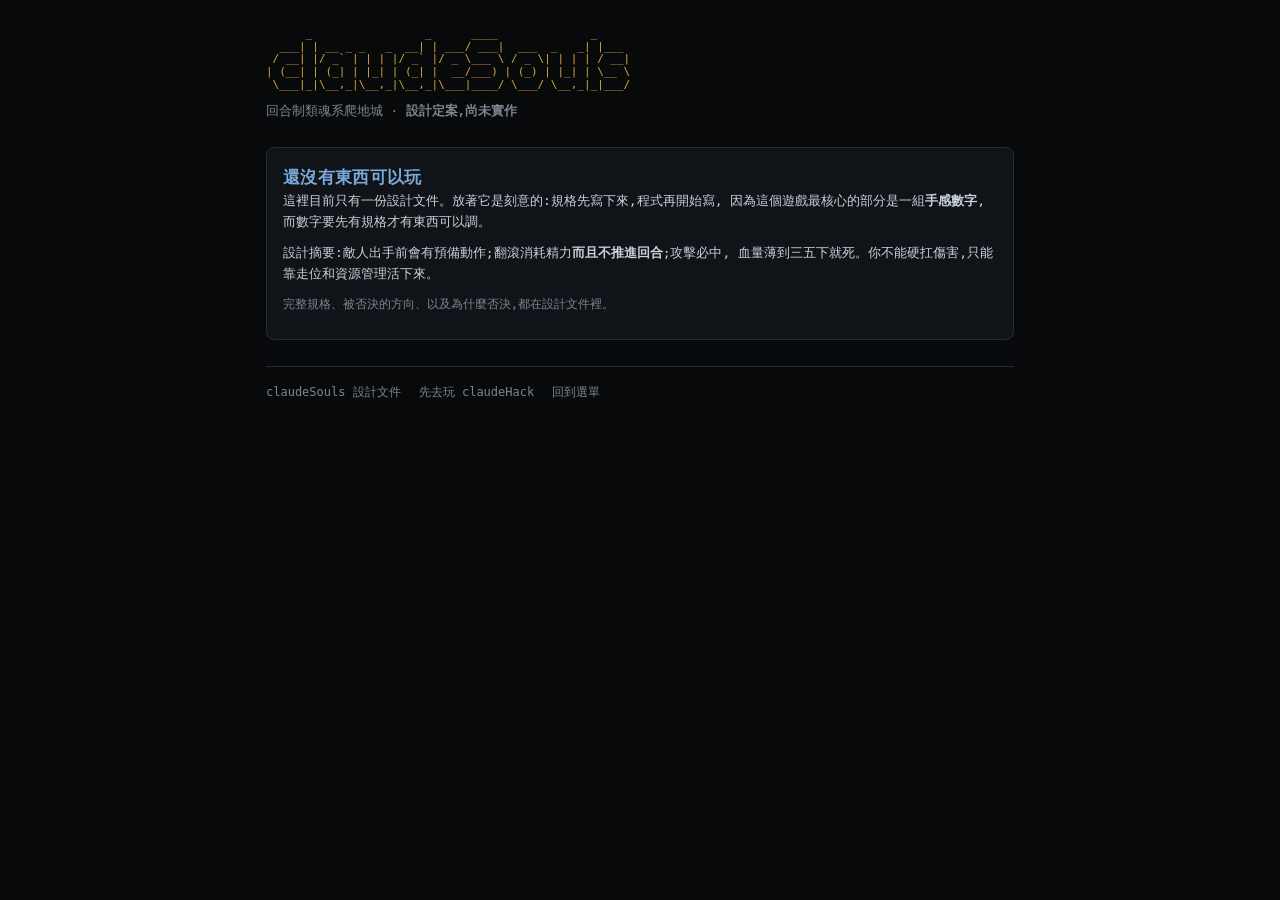
==== claudeSouls/index.html @ 5ff4beb0 "Split the repository into two games behind a chooser claudeHack moves to classic/ and a second game," ====
<!doctype html>
<html lang="zh-Hant">
<head>
<meta charset="utf-8">
<meta name="viewport" content="width=device-width,initial-scale=1,viewport-fit=cover">
<title>claudeSouls — 開發中</title>
<meta name="description" content="claudeSouls: a turn-based Souls-like roguelike. Design complete, implementation not started.">
<link rel="icon" href="data:image/svg+xml,<svg xmlns='http://www.w3.org/2000/svg' viewBox='0 0 16 16'><text y='13' font-size='13'>@</text></svg>">
<link rel="stylesheet" href="../css/chooser.css">
</head>
<body>
<main>

  <pre id="logo">
      _                 _      ____              _
  ___| | __ _ _   _  __| | ___/ ___|  ___  _   _| |___
 / __| |/ _` | | | |/ _` |/ _ \___ \ / _ \| | | | / __|
| (__| | (_| | |_| | (_| |  __/___) | (_) | |_| | \__ \
 \___|_|\__,_|\__,_|\__,_|\___|____/ \___/ \__,_|_|___/
</pre>

  <p class="tag">回合制類魂系爬地城 &middot; <b>設計定案,尚未實作</b></p>

  <div class="card wip" style="cursor:default">
    <h2>還沒有東西可以玩</h2>
    <p>這裡目前只有一份設計文件。放著它是刻意的:規格先寫下來,程式再開始寫,
       因為這個遊戲最核心的部分是一組<b>手感數字</b>,而數字要先有規格才有東西可以調。</p>
    <p>設計摘要:敵人出手前會有預備動作;翻滾消耗精力<b>而且不推進回合</b>;攻擊必中,
       血量薄到三五下就死。你不能硬扛傷害,只能靠走位和資源管理活下來。</p>
    <p class="meta">完整規格、被否決的方向、以及為什麼否決,都在設計文件裡。</p>
  </div>

  <nav class="links">
    <a href="docs/DESIGN.md">claudeSouls 設計文件</a>
    <a href="../classic/">先去玩 claudeHack</a>
    <a href="../">回到選單</a>
  </nav>

</main>
</body>
</html>
---- css/chooser.css ----
/* The mode chooser. Deliberately a separate, tiny stylesheet: the two games
   will drift apart visually and neither should have to care what the front
   door looks like. */

:root {
  --bg:      #08090b;
  --panel:   #101318;
  --panel-2: #161b22;
  --line:    #262d38;
  --fg:      #c9d1d9;
  --dim:     #7d8590;
  --accent:  #d9a441;
  --cool:    #7aa8d8;
  --font-mono: ui-monospace, "DejaVu Sans Mono", "Cascadia Mono", Menlo, Consolas, monospace;
}

* { box-sizing: border-box; -webkit-tap-highlight-color: transparent; }

html, body {
  margin: 0; padding: 0; min-height: 100%;
  background: var(--bg); color: var(--fg);
  font-family: var(--font-mono); font-size: 14px; line-height: 1.6;
}

main {
  max-width: 780px; margin: 0 auto;
  padding: 28px 16px calc(40px + env(safe-area-inset-bottom));
}

#logo {
  color: var(--accent); font-size: 11px; line-height: 1.15;
  margin: 0 0 10px; overflow-x: auto; white-space: pre;
}
@media (max-width: 460px) { #logo { font-size: 8px; } }

.tag { color: var(--dim); font-size: 12.5px; margin: 0 0 26px; }

.cards { display: grid; grid-template-columns: 1fr 1fr; gap: 12px; }
@media (max-width: 640px) { .cards { grid-template-columns: 1fr; } }

.card {
  display: block; text-decoration: none; color: inherit;
  background: var(--panel); border: 1px solid var(--line);
  border-radius: 8px; padding: 16px 16px 14px;
  transition: border-color .12s, background .12s;
}
.card:hover, .card:active { background: var(--panel-2); }
.card.ready:hover, .card.ready:active { border-color: var(--accent); }
.card.wip:hover,  .card.wip:active  { border-color: var(--cool); }

.card h2 { margin: 0; font-size: 17px; letter-spacing: .3px; }
.card.ready h2 { color: var(--accent); }
.card.wip h2   { color: var(--cool); }

.card .sub  { margin: 2px 0 12px; font-size: 11.5px; color: var(--dim); }
.card p     { margin: 0 0 10px; font-size: 13px; }
.card .meta { color: var(--dim); font-size: 11.5px; margin-bottom: 12px; }
.card .go   { font-size: 12.5px; color: var(--dim); }
.card.ready .go { color: var(--accent); }
.card.wip .go   { color: var(--cool); }

.links {
  margin-top: 26px; padding-top: 16px; border-top: 1px solid var(--line);
  display: flex; flex-wrap: wrap; gap: 6px 18px; font-size: 12px;
}
.links a { color: var(--dim); text-decoration: none; }
.links a:hover { color: var(--accent); text-decoration: underline; }
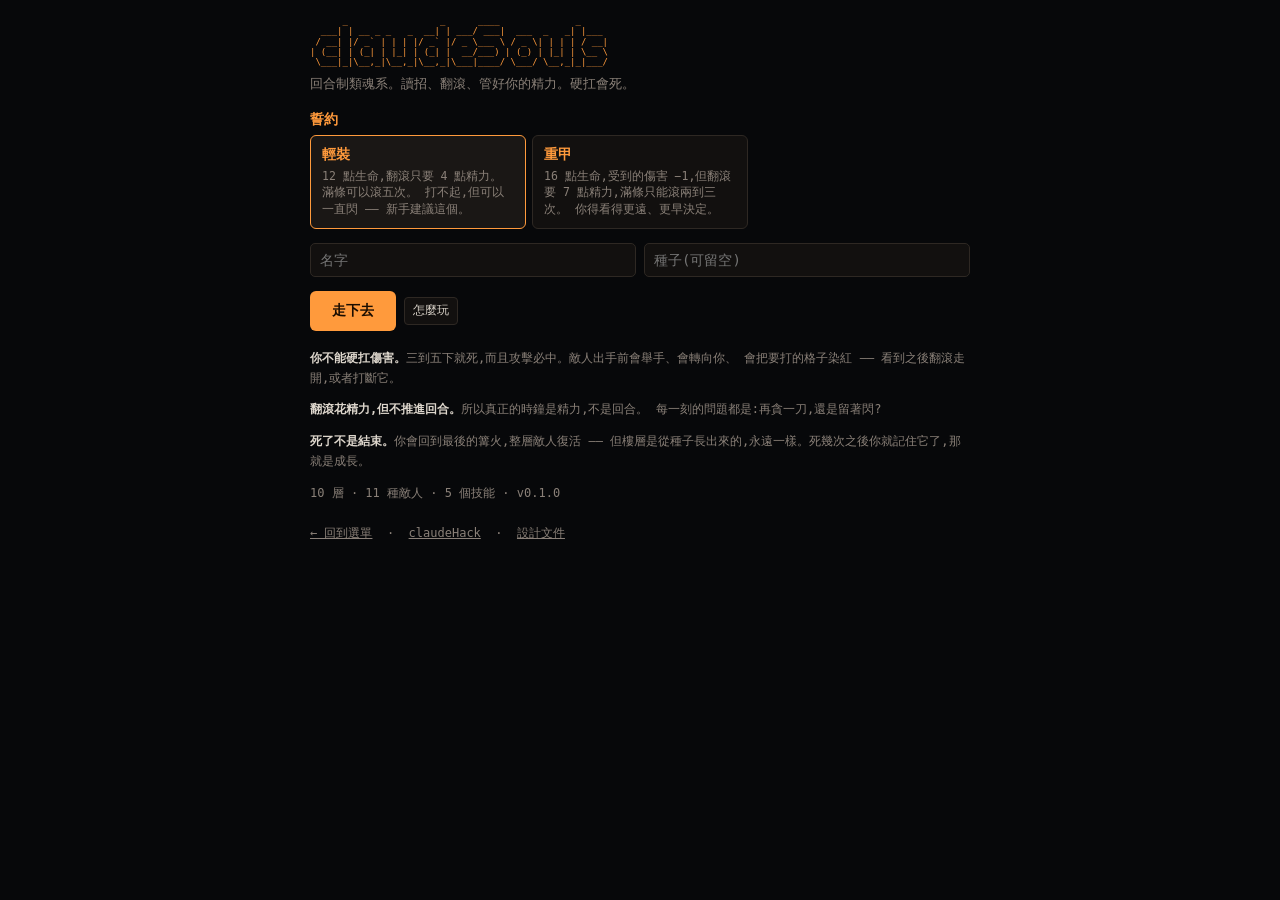
==== commit 5a901347: "claudeSouls: a playable turn-based Souls-like Ten floors, eleven enemy species, five skills, bonfire" ====
--- a/claudeSouls/index.html
+++ b/claudeSouls/index.html
@@ -3,39 +3,71 @@
 <head>
 <meta charset="utf-8">
 <meta name="viewport" content="width=device-width,initial-scale=1,viewport-fit=cover">
-<title>claudeSouls — 開發中</title>
-<meta name="description" content="claudeSouls: a turn-based Souls-like roguelike. Design complete, implementation not started.">
-<link rel="icon" href="data:image/svg+xml,<svg xmlns='http://www.w3.org/2000/svg' viewBox='0 0 16 16'><text y='13' font-size='13'>@</text></svg>">
-<link rel="stylesheet" href="../css/chooser.css">
+<title>claudeSouls</title>
+<meta name="description" content="claudeSouls: a turn-based Souls-like. Read the wind-up, roll out of the way, spend your stamina well.">
+<link rel="icon" href="data:image/svg+xml,<svg xmlns='http://www.w3.org/2000/svg' viewBox='0 0 16 16'><text y='13' font-size='13'>&#128293;</text></svg>">
+<link rel="stylesheet" href="css/style.css">
 </head>
 <body>
-<main>
+<div id="app">
 
-  <pre id="logo">
+  <header id="topbar">
+    <span id="title">claudeSouls</span>
+    <span id="statusline"></span>
+    <span id="topbtns">
+      <button id="btn-mode" title="Tiles / ASCII">Tiles</button>
+      <button id="btn-zoom" title="Zoom">Zoom</button>
+      <button id="btn-help" title="說明">?</button>
+      <button id="btn-save" title="存檔">Save</button>
+    </span>
+  </header>
+
+  <div id="msgbar"><div id="msglines"></div></div>
+
+  <main id="viewport">
+    <canvas id="map" tabindex="0"></canvas>
+    <div id="flash"></div>
+    <div id="overlay" hidden></div>
+  </main>
+
+  <div id="gauges">
+    <div class="gauge"><span class="lbl">HP</span><div id="hpbar"></div></div>
+    <div class="gauge"><span class="lbl">ST</span><div id="stbar"></div></div>
+  </div>
+
+  <div id="controls">
+    <nav id="pad">
+      <button data-cmd="y">&#8598;</button><button data-cmd="k">&#8593;</button><button data-cmd="u">&#8599;</button>
+      <button data-cmd="h">&#8592;</button><button data-cmd=".">&middot;</button><button data-cmd="l">&#8594;</button>
+      <button data-cmd="b">&#8601;</button><button data-cmd="j">&#8595;</button><button data-cmd="n">&#8600;</button>
+      <button data-cmd="&gt;" class="wide">&gt;</button>
+      <button data-cmd="e" class="wide">Rest</button>
+      <button data-cmd="ESC" class="wide">Esc</button>
+    </nav>
+    <div id="skillbar"></div>
+  </div>
+
+</div>
+
+<div id="splash">
+  <div class="splash-inner">
+    <pre id="splash-logo">
       _                 _      ____              _
   ___| | __ _ _   _  __| | ___/ ___|  ___  _   _| |___
  / __| |/ _` | | | |/ _` |/ _ \___ \ / _ \| | | | / __|
 | (__| | (_| | |_| | (_| |  __/___) | (_) | |_| | \__ \
  \___|_|\__,_|\__,_|\__,_|\___|____/ \___/ \__,_|_|___/
 </pre>
+    <p class="tagline">回合制類魂系。讀招、翻滾、管好你的精力。硬扛會死。</p>
+    <div id="splash-body"></div>
+    <p class="note" style="margin-top:20px">
+      <a href="../">&larr; 回到選單</a> &nbsp;·&nbsp;
+      <a href="../classic/">claudeHack</a> &nbsp;·&nbsp;
+      <a href="docs/DESIGN.md">設計文件</a>
+    </p>
+  </div>
+</div>
 
-  <p class="tag">回合制類魂系爬地城 &middot; <b>設計定案,尚未實作</b></p>
-
-  <div class="card wip" style="cursor:default">
-    <h2>還沒有東西可以玩</h2>
-    <p>這裡目前只有一份設計文件。放著它是刻意的:規格先寫下來,程式再開始寫,
-       因為這個遊戲最核心的部分是一組<b>手感數字</b>,而數字要先有規格才有東西可以調。</p>
-    <p>設計摘要:敵人出手前會有預備動作;翻滾消耗精力<b>而且不推進回合</b>;攻擊必中,
-       血量薄到三五下就死。你不能硬扛傷害,只能靠走位和資源管理活下來。</p>
-    <p class="meta">完整規格、被否決的方向、以及為什麼否決,都在設計文件裡。</p>
-  </div>
-
-  <nav class="links">
-    <a href="docs/DESIGN.md">claudeSouls 設計文件</a>
-    <a href="../classic/">先去玩 claudeHack</a>
-    <a href="../">回到選單</a>
-  </nav>
-
-</main>
+<script type="module" src="js/main.js"></script>
 </body>
 </html>
--- a/claudeSouls/css/style.css
+++ b/claudeSouls/css/style.css
@@ -0,0 +1,209 @@
+/* claudeSouls.
+   Its own stylesheet rather than claudeHack's: the HUD is different (health
+   pips and a stamina bar instead of a status line), the controls are different
+   (a skill bar you drag from), and the palette is warmer because the one
+   friendly thing in this game is a fire. */
+
+:root {
+  --bg:      #07080a;
+  --panel:   #12100f;
+  --panel-2: #1a1715;
+  --line:    #2e2823;
+  --fg:      #ddd6cc;
+  --dim:     #8a8078;
+  --ember:   #ff9a3c;
+  --blood:   #d6412f;
+  --good:    #7fd07f;
+  --cool:    #79b8e8;
+  --font-mono: ui-monospace, "DejaVu Sans Mono", "Cascadia Mono", Menlo, Consolas, monospace;
+}
+
+* { box-sizing: border-box; -webkit-tap-highlight-color: transparent; }
+
+html, body {
+  margin: 0; padding: 0; height: 100%;
+  background: var(--bg); color: var(--fg);
+  font-family: var(--font-mono); font-size: 14px;
+  overscroll-behavior: none; touch-action: manipulation;
+  -webkit-touch-callout: none; user-select: none; -webkit-user-select: none;
+}
+body { overflow: hidden; }
+
+#app {
+  display: flex; flex-direction: column;
+  height: 100dvh; width: 100vw;
+  padding: env(safe-area-inset-top) env(safe-area-inset-right) env(safe-area-inset-bottom) env(safe-area-inset-left);
+}
+
+/* ---------------------------------------------------------------- top bar */
+#topbar {
+  display: flex; align-items: center; gap: 8px;
+  padding: 4px 8px; background: var(--panel-2);
+  border-bottom: 1px solid var(--line); flex: 0 0 auto; min-height: 30px;
+}
+#title { color: var(--ember); font-weight: 700; letter-spacing: .5px; }
+#statusline { color: var(--dim); font-size: 11.5px; flex: 1 1 auto; white-space: nowrap;
+              overflow: hidden; text-overflow: ellipsis; }
+#statusline b { color: var(--fg); }
+#statusline .lo { color: #5f5850; }
+#topbtns { display: flex; gap: 4px; }
+#topbtns button, .btn {
+  background: var(--panel); color: var(--fg); border: 1px solid var(--line);
+  border-radius: 4px; padding: 4px 8px; font: inherit; font-size: 12px;
+  cursor: pointer; min-height: 28px;
+}
+#topbtns button:active, .btn:active { background: var(--line); }
+
+/* --------------------------------------------------------------- messages */
+#msgbar {
+  flex: 0 0 auto; background: var(--panel);
+  border-bottom: 1px solid var(--line);
+  padding: 3px 8px; min-height: 36px; max-height: 68px; overflow: hidden;
+  font-size: 12.5px; line-height: 1.35;
+}
+#msglines div { white-space: pre-wrap; word-break: break-word; }
+/* The aim readout, which has to be findable instantly while a finger is down. */
+#msglines .aim { color: var(--cool); font-weight: 700; }
+.m-good { color: var(--good); } .m-bad { color: var(--blood); }
+.m-warn { color: var(--ember); } .m-magic { color: #c9a2ff; }
+
+/* --------------------------------------------------------------- viewport */
+#viewport { position: relative; flex: 1 1 auto; min-height: 0; overflow: hidden; background: #000; }
+#map { display: block; width: 100%; height: 100%; outline: none; touch-action: none; }
+
+/* A red wash when you die, so a reset is never ambiguous. */
+#flash { position: absolute; inset: 0; pointer-events: none; background: var(--blood); opacity: 0; }
+#flash.go { animation: bleed .7s ease-out; }
+@keyframes bleed { from { opacity: .55; } to { opacity: 0; } }
+
+/* ----------------------------------------------------------------- gauges */
+#gauges {
+  flex: 0 0 auto; background: var(--panel-2); border-top: 1px solid var(--line);
+  padding: 5px 8px; display: flex; flex-direction: column; gap: 4px;
+}
+.gauge { display: flex; align-items: center; gap: 7px; }
+.gauge .lbl { color: var(--dim); font-size: 10.5px; width: 18px; flex: 0 0 auto; }
+
+/* Health is pips, not a bar: "how many hits can I take" must be countable. */
+#hpbar { display: flex; gap: 3px; flex-wrap: wrap; }
+#hpbar i {
+  display: block; width: 11px; height: 11px; border-radius: 2px;
+  background: #2a1a18; border: 1px solid #3a2622;
+}
+#hpbar i.on { background: var(--blood); border-color: #ff6a55; }
+
+#stbar {
+  position: relative; flex: 1 1 auto; height: 11px;
+  background: #17201c; border: 1px solid #27342c; border-radius: 3px; overflow: hidden;
+}
+#stbar .fill { position: absolute; inset: 0 auto 0 0; background: #4fb36a; transition: width .08s linear; }
+#stbar .fill.low { background: #7a6a2a; }
+/* The one line on screen that says "you can still afford to dodge". */
+#stbar .mark { position: absolute; top: 0; bottom: 0; width: 2px; background: rgba(255,255,255,.55); }
+
+/* --------------------------------------------------------------- controls */
+#controls {
+  flex: 0 0 auto; background: var(--panel-2); border-top: 1px solid var(--line);
+  padding: 6px 8px calc(8px + env(safe-area-inset-bottom));
+  display: flex; gap: 8px; align-items: flex-start;
+}
+#pad { display: grid; grid-template-columns: repeat(3, 46px); gap: 4px; flex: 0 0 auto; }
+#pad button {
+  height: 40px; font: inherit; font-size: 16px; line-height: 1;
+  background: var(--panel); color: var(--fg);
+  border: 1px solid var(--line); border-radius: 6px; cursor: pointer;
+}
+#pad button.wide { font-size: 11px; }
+#pad button:active { background: var(--ember); color: #000; }
+
+#skillbar { flex: 1 1 auto; display: grid; grid-template-columns: repeat(3, 1fr); gap: 4px; }
+.skill {
+  position: relative; height: 40px; padding: 2px 6px;
+  background: var(--panel); color: var(--fg);
+  border: 1px solid var(--line); border-radius: 6px;
+  font: inherit; font-size: 12px; text-align: left; cursor: pointer;
+  touch-action: none;           /* the drag belongs to us, not the browser */
+  display: flex; flex-direction: column; justify-content: center;
+}
+.skill .num  { position: absolute; top: 2px; left: 5px; font-size: 9px; color: var(--dim); }
+.skill .nm   { font-size: 12px; padding-left: 9px; }
+.skill .cost { position: absolute; bottom: 2px; right: 6px; font-size: 10px; color: var(--good); }
+.skill .cd   { position: absolute; top: 2px; right: 6px; font-size: 11px; color: var(--ember); }
+.skill.armed  { border-color: var(--cool); background: #16222c; }
+.skill.cooling{ opacity: .5; }
+.skill.poor   { opacity: .55; }
+.skill.poor .cost { color: var(--blood); }
+.skill:active { background: var(--ember); color: #000; }
+
+@media (max-width: 560px), (max-height: 560px) {
+  #topbar { min-height: 26px; padding: 2px 5px; }
+  #statusline { font-size: 10.5px; }
+  #msgbar { min-height: 30px; max-height: 52px; font-size: 12px; }
+  #pad { grid-template-columns: repeat(3, 42px); }
+  #pad button { height: 37px; }
+  .skill { height: 37px; }
+  #hpbar i { width: 9px; height: 9px; }
+}
+
+/* --------------------------------------------------------------- overlays */
+#overlay {
+  position: absolute; inset: 0; background: rgba(7,8,10,.96);
+  overflow-y: auto; -webkit-overflow-scrolling: touch;
+  padding: 12px; font-size: 13px; line-height: 1.6;
+}
+#overlay[hidden] { display: none; }
+#overlay h2 { margin: 0 0 8px; font-size: 16px; color: var(--ember); }
+#overlay h3 { margin: 15px 0 5px; font-size: 13.5px; color: var(--ember); }
+#overlay p  { margin: 6px 0; }
+#overlay ul { margin: 6px 0; padding-left: 22px; }
+#overlay li { margin: 3px 0; }
+#overlay code {
+  color: var(--ember); background: var(--panel); border: 1px solid var(--line);
+  border-radius: 3px; padding: 0 4px; font-size: 12px;
+}
+#overlay table { border-collapse: collapse; width: 100%; margin: 8px 0; }
+#overlay td { padding: 3px 8px 3px 0; vertical-align: top;
+              border-bottom: 1px solid rgba(46,40,35,.6); }
+#overlay .key { color: var(--ember); white-space: nowrap; }
+#overlay .foot {
+  position: sticky; bottom: -12px; background: var(--panel-2);
+  border-top: 1px solid var(--line); margin: 12px -12px -12px;
+  padding: 9px 12px; display: flex; gap: 6px; flex-wrap: wrap;
+}
+
+/* ---------------------------------------------------------------- splash */
+#splash {
+  position: fixed; inset: 0; z-index: 50; background: var(--bg);
+  overflow-y: auto; -webkit-overflow-scrolling: touch;
+  display: flex; align-items: flex-start; justify-content: center;
+  padding: 16px 12px calc(24px + env(safe-area-inset-bottom));
+}
+#splash[hidden] { display: none; }
+.splash-inner { max-width: 660px; width: 100%; }
+#splash-logo { color: var(--ember); font-size: 9px; line-height: 1.15; margin: 0 0 8px;
+               overflow-x: auto; white-space: pre; }
+@media (max-width: 560px) { #splash-logo { font-size: 6px; } }
+.tagline { color: var(--dim); margin: 0 0 16px; font-size: 12.5px; }
+#splash-body h2 { font-size: 14px; color: var(--ember); margin: 18px 0 6px; }
+.choice-grid { display: grid; grid-template-columns: repeat(auto-fill, minmax(210px, 1fr)); gap: 6px; }
+.choice {
+  background: var(--panel); border: 1px solid var(--line); border-radius: 6px;
+  padding: 10px 11px; cursor: pointer; text-align: left; color: var(--fg); font: inherit;
+}
+.choice.sel, .choice:active { border-color: var(--ember); background: var(--panel-2); }
+.choice b { display: block; color: var(--ember); font-size: 13.5px; }
+.choice small { color: var(--dim); font-size: 11.5px; line-height: 1.45; display: block; margin-top: 4px; }
+.row { display: flex; gap: 8px; flex-wrap: wrap; align-items: center; margin-top: 14px; }
+.row input[type=text] {
+  background: var(--panel); border: 1px solid var(--line); color: var(--fg);
+  font: inherit; padding: 8px 9px; border-radius: 5px; flex: 1 1 150px; min-width: 0;
+  user-select: text; -webkit-user-select: text;
+}
+.big-btn {
+  background: var(--ember); color: #1a0d00; border: 0; border-radius: 6px;
+  padding: 11px 22px; font: inherit; font-weight: 700; cursor: pointer; font-size: 14px;
+}
+.note { color: var(--dim); font-size: 12px; line-height: 1.65; }
+.note a { color: var(--dim); }
+.note a:hover { color: var(--ember); }
+.note b { color: var(--fg); }
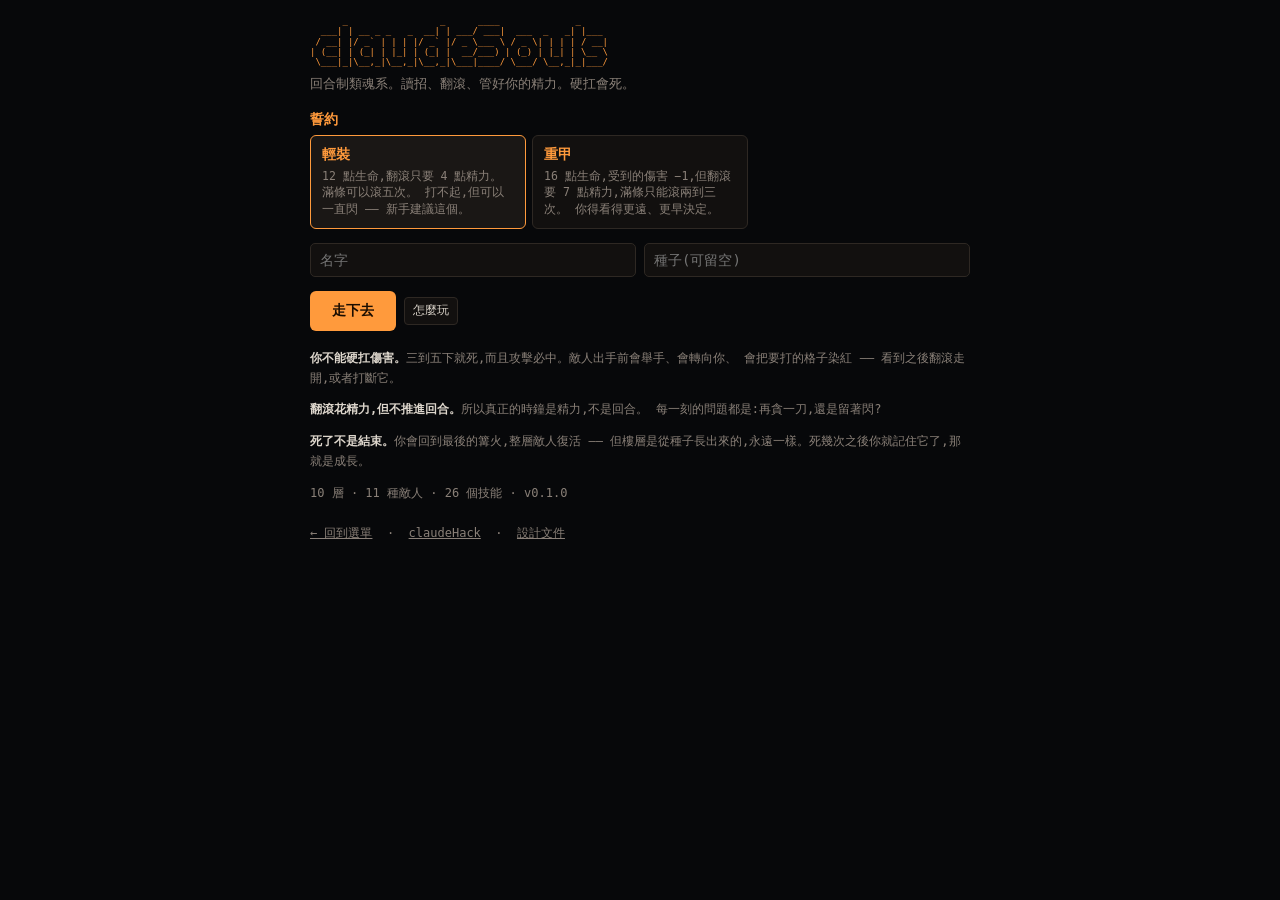
==== commit 915a5617: "claudeSouls: six near-invisible panel surfaces, and the margins beside the square map You asked for " ====
--- a/claudeSouls/index.html
+++ b/claudeSouls/index.html
@@ -7,6 +7,7 @@
 <meta name="description" content="claudeSouls: a turn-based Souls-like. Read the wind-up, roll out of the way, spend your stamina well.">
 <link rel="icon" href="data:image/svg+xml,<svg xmlns='http://www.w3.org/2000/svg' viewBox='0 0 16 16'><text y='13' font-size='13'>&#128293;</text></svg>">
 <link rel="stylesheet" href="css/style.css">
+  <link rel="stylesheet" href="css/texture.css">
 </head>
 <body>
 <div id="app">
@@ -26,23 +27,30 @@
 
   <main id="viewport">
     <canvas id="map" tabindex="0"></canvas>
+    <!-- Health and stamina sit over the top-left corner of the map, the way a
+         Souls game puts them. Overlaying rather than taking a strip of its own
+         gives the map back the height, and the corner of a dungeon view is
+         nearly always dark. -->
+    <div id="hud">
+      <div id="hudframe">
+        <div id="gauges">
+          <div id="hpbar" role="img" aria-label="health"></div>
+          <div id="stbar" role="img" aria-label="stamina"></div>
+        </div>
+      </div>
+    </div>
     <div id="flash"></div>
     <div id="overlay" hidden></div>
   </main>
 
-  <div id="gauges">
-    <div class="gauge"><span class="lbl">HP</span><div id="hpbar"></div></div>
-    <div class="gauge"><span class="lbl">ST</span><div id="stbar"></div></div>
-  </div>
-
   <div id="controls">
+    <!-- A clean 3x3. Descend, Rest and Esc used to live on a fourth row here;
+         they are one context button on the right now, which is what let these
+         grow. -->
     <nav id="pad">
       <button data-cmd="y">&#8598;</button><button data-cmd="k">&#8593;</button><button data-cmd="u">&#8599;</button>
       <button data-cmd="h">&#8592;</button><button data-cmd=".">&middot;</button><button data-cmd="l">&#8594;</button>
       <button data-cmd="b">&#8601;</button><button data-cmd="j">&#8595;</button><button data-cmd="n">&#8600;</button>
-      <button data-cmd="&gt;" class="wide">&gt;</button>
-      <button data-cmd="e" class="wide">Rest</button>
-      <button data-cmd="ESC" class="wide">Esc</button>
     </nav>
     <div id="skillbar"></div>
   </div>
--- a/claudeSouls/css/style.css
+++ b/claudeSouls/css/style.css
@@ -55,10 +55,16 @@
 #topbtns button:active, .btn:active { background: var(--line); }
 
 /* --------------------------------------------------------------- messages */
+/* A FIXED height, not a min/max band.
+   The map canvas is the largest square that fits, so anything that changes the
+   height of this bar changes the size of every tile. The aim readout is written
+   here while a finger is down - and "north-east" wraps to a line that "east"
+   does not - so the map was resizing and the camera shifting mid-gesture, worst
+   on the diagonals. A message bar must never be able to resize the map. */
 #msgbar {
   flex: 0 0 auto; background: var(--panel);
   border-bottom: 1px solid var(--line);
-  padding: 3px 8px; min-height: 36px; max-height: 68px; overflow: hidden;
+  padding: 3px 8px; height: 68px; overflow: hidden;
   font-size: 12.5px; line-height: 1.35;
 }
 #msglines div { white-space: pre-wrap; word-break: break-word; }
@@ -68,8 +74,27 @@
 .m-warn { color: var(--ember); } .m-magic { color: #c9a2ff; }
 
 /* --------------------------------------------------------------- viewport */
-#viewport { position: relative; flex: 1 1 auto; min-height: 0; overflow: hidden; background: #000; }
-#map { display: block; width: 100%; height: 100%; outline: none; touch-action: none; }
+/* The map is square.
+   Letting the canvas fill a non-square area means the horizontal field of view
+   is wider than the vertical one, so an enemy to your left becomes visible
+   sooner than the identical enemy above you. In a game whose whole skill is
+   reading what is about to reach you, an asymmetric view is an asymmetric
+   warning. The canvas is therefore the largest square that fits, centred, and
+   the leftover is just background. */
+#viewport {
+  position: relative; flex: 1 1 auto; min-height: 0; overflow: hidden; background: #000;
+  display: flex; align-items: center; justify-content: center;
+  container-type: size;
+}
+/* Fallback for browsers without container query units: the old stretch-to-fill.
+   Wrong aspect, but a visible map beats a zero-sized one. */
+#map { display: block; outline: none; touch-action: none; width: 100%; height: 100%; }
+/* The largest square that fits, said directly. `aspect-ratio` alone does not do
+   it here: `height: 100%` is a definite size and wins over the ratio, which is
+   how the canvas ended up 375x513 on a phone. */
+@supports (width: 1cqmin) {
+  #map { width: 100cqmin; height: 100cqmin; }
+}
 
 /* A red wash when you die, so a reset is never ambiguous. */
 #flash { position: absolute; inset: 0; pointer-events: none; background: var(--blood); opacity: 0; }
@@ -77,24 +102,49 @@
 @keyframes bleed { from { opacity: .55; } to { opacity: 0; } }
 
 /* ----------------------------------------------------------------- gauges */
+/* Top-left of the map, the way a Souls game does it.
+   No text labels: red pips are health and a green bar is stamina, and the two
+   are never going to be confused for one another. Dropping the labels is what
+   makes the overlay narrow enough to sit over the map without hiding anything
+   that matters. */
+/* The HUD tracks the canvas, not the viewport. The map is a centred square, so
+   pinning to the viewport corner would leave the bars floating in the letterbox
+   - a long way from the map on a wide screen. #hudframe is the same centred
+   square as the canvas, so the corner it offers is the map's own corner. */
+/* The overlay is translucent, so the gauges beneath it show through as ghost
+   blocks behind the text. Above it in the stack was not enough; they have to be
+   out of the way entirely while a screen is open. */
+#viewport:has(#overlay:not([hidden])) #hud { display: none; }
+
+#hud {
+  position: absolute; inset: 0; z-index: 3; pointer-events: none;
+  display: flex; align-items: center; justify-content: center;
+}
+#hudframe { position: relative; width: 100%; height: 100%; }
+@supports (width: 1cqmin) {
+  #hudframe { width: 100cqmin; height: 100cqmin; }
+}
 #gauges {
-  flex: 0 0 auto; background: var(--panel-2); border-top: 1px solid var(--line);
-  padding: 5px 8px; display: flex; flex-direction: column; gap: 4px;
-}
-.gauge { display: flex; align-items: center; gap: 7px; }
-.gauge .lbl { color: var(--dim); font-size: 10.5px; width: 18px; flex: 0 0 auto; }
+  position: absolute; top: 7px; left: 7px;
+  display: flex; flex-direction: column; gap: 4px;
+  padding: 5px 7px; border-radius: 6px;
+  background: rgba(10, 10, 13, .55);
+  box-shadow: 0 1px 6px rgba(0, 0, 0, .5);
+}
 
 /* Health is pips, not a bar: "how many hits can I take" must be countable. */
-#hpbar { display: flex; gap: 3px; flex-wrap: wrap; }
+/* One row, always. Sixteen pips wrapping onto a second line changes the shape
+   of the bar as you take damage, which is exactly when you are reading it. */
+#hpbar { display: flex; gap: 2px; flex-wrap: nowrap; }
 #hpbar i {
-  display: block; width: 11px; height: 11px; border-radius: 2px;
-  background: #2a1a18; border: 1px solid #3a2622;
+  display: block; width: 8px; height: 9px; border-radius: 2px; flex: 0 0 auto;
+  background: #2a1a18; border: 1px solid #46302a;
 }
 #hpbar i.on { background: var(--blood); border-color: #ff6a55; }
 
 #stbar {
-  position: relative; flex: 1 1 auto; height: 11px;
-  background: #17201c; border: 1px solid #27342c; border-radius: 3px; overflow: hidden;
+  position: relative; width: 128px; height: 9px;
+  background: #17201c; border: 1px solid #2d3b33; border-radius: 3px; overflow: hidden;
 }
 #stbar .fill { position: absolute; inset: 0 auto 0 0; background: #4fb36a; transition: width .08s linear; }
 #stbar .fill.low { background: #7a6a2a; }
@@ -107,28 +157,82 @@
   padding: 6px 8px calc(8px + env(safe-area-inset-bottom));
   display: flex; gap: 8px; align-items: flex-start;
 }
-#pad { display: grid; grid-template-columns: repeat(3, 46px); gap: 4px; flex: 0 0 auto; }
+/* Three rows instead of four, so each key can be bigger in the same footprint.
+   Descend, Rest and Esc moved to the context button on the right. */
+#pad { display: grid; grid-template-columns: repeat(3, 56px); gap: 5px; flex: 0 0 auto; }
 #pad button {
-  height: 40px; font: inherit; font-size: 16px; line-height: 1;
+  height: 50px; font: inherit; font-size: 19px; line-height: 1;
   background: var(--panel); color: var(--fg);
   border: 1px solid var(--line); border-radius: 6px; cursor: pointer;
 }
-#pad button.wide { font-size: 11px; }
 #pad button:active { background: var(--ember); color: #000; }
 
-#skillbar { flex: 1 1 auto; display: grid; grid-template-columns: repeat(3, 1fr); gap: 4px; }
+/* minmax(0, 1fr), not 1fr: a bare 1fr refuses to shrink below the content's
+   intrinsic width, so adding the shape icons pushed the third button off the
+   right-hand edge of a phone. */
+/* Every action is refused while you are still swinging, so the whole bar says
+   so at once rather than each button failing on its own. */
+#skillbar.recovering .skill { opacity: .35; }
+#skillbar.recovering .skill.action { opacity: .5; }
+#skillbar { flex: 1 1 auto; display: grid; grid-template-columns: repeat(3, minmax(0, 1fr));
+            gap: 4px; }
 .skill {
   position: relative; height: 40px; padding: 2px 6px;
   background: var(--panel); color: var(--fg);
   border: 1px solid var(--line); border-radius: 6px;
   font: inherit; font-size: 12px; text-align: left; cursor: pointer;
   touch-action: none;           /* the drag belongs to us, not the browser */
-  display: flex; flex-direction: column; justify-content: center;
+  display: flex; flex-direction: row; align-items: center; gap: 4px;
 }
 .skill .num  { position: absolute; top: 2px; left: 5px; font-size: 9px; color: var(--dim); }
-.skill .nm   { font-size: 12px; padding-left: 9px; }
+.skill .nm   { font-size: 12px; padding-left: 9px; flex: 1 1 auto;
+               white-space: nowrap; overflow: hidden; text-overflow: ellipsis; }
+
+/* The shape map on each button. Same colour language as the map itself:
+   red is what gets hit, blue is where you end up, pale is you.
+   Laid out in the flow rather than pinned, so it can never sit on top of the
+   skill's name - the icon is there to make the button readable, and an icon
+   that hides the label defeats itself. The bottom-right corner is left clear
+   for the stamina cost. */
+.skill .ico  { flex: 0 0 auto; height: 26px; width: auto;
+               margin-right: 9px; overflow: visible; }
+.skill .ic-hit  { fill: var(--blood); }
+.skill .ic-step { fill: var(--cool); opacity: .55; }
+.skill .ic-guard{ fill: var(--good); opacity: .8; }
+.skill .ic-me   { fill: var(--fg); opacity: .9; }
 .skill .cost { position: absolute; bottom: 2px; right: 6px; font-size: 10px; color: var(--good); }
 .skill .cd   { position: absolute; top: 2px; right: 6px; font-size: 11px; color: var(--ember); }
+/* The context button. Deliberately unlike a skill: skills are dragged, this is
+   tapped, and one look should say which is which. */
+.skill.action {
+  flex-direction: column; align-items: center; justify-content: center; gap: 0;
+  border-color: #4a4230; background: #22201a; text-align: center;
+}
+.skill.action .act-name { font-size: 12px; font-weight: 700; color: var(--ember); }
+.skill.action .act-sub  { font-size: 9.5px; color: var(--dim); line-height: 1.1; }
+.skill.action.is-rest    { border-color: #6a5320; background: #241f14; }
+.skill.action.is-descend { border-color: #3f5a6a; background: #16202a; }
+.skill.action.is-descend .act-name { color: var(--cool); }
+.skill.action.is-blocked { border-color: #5a3a34; background: #241a18; opacity: .75; }
+.skill.action.is-blocked .act-name { color: var(--blood); }
+.skill.action.is-take    { border-color: #6a5a28; background: #23200f; }
+.skill.action.is-take .act-name { color: #e8c25a; }
+.skill.action.is-cancel  { border-color: #6a3a34; background: #2a1a18; }
+.skill.action.is-cancel .act-name { color: var(--blood); }
+.skill.action.is-pack { border-color: #4a4230; background: #1e1c17; }
+.skill.action.is-pack .act-name { color: var(--dim); }
+/* An empty slot is a hole with a name on it, so the grid never reflows when a
+   weapon changes and the player can see what they are missing. */
+.skill.empty { opacity: .3; border-style: dashed; }
+/* A prepared thing counts down uses rather than cooldown turns, so its
+   corner number is a stock, not a timer. */
+.skill.prep { border-color: #3d4a52; }
+.skill.prep .cd { color: var(--cool); }
+.skill.empty .nm { padding-left: 9px; }
+.skill.action.idle { opacity: .4; }
+.skill.action.idle .act-name { color: var(--dim); }
+.skill.action:disabled { cursor: default; }
+
 .skill.armed  { border-color: var(--cool); background: #16222c; }
 .skill.cooling{ opacity: .5; }
 .skill.poor   { opacity: .55; }
@@ -136,18 +240,60 @@
 .skill:active { background: var(--ember); color: #000; }
 
 @media (max-width: 560px), (max-height: 560px) {
-  #topbar { min-height: 26px; padding: 2px 5px; }
+  #topbar { min-height: 26px; padding: 2px 5px; gap: 5px; }
+  /* The wordmark is decoration; the floor number is information. On a phone
+     the title was eating the whole status line, so it goes. */
+  #title { display: none; }
   #statusline { font-size: 10.5px; }
-  #msgbar { min-height: 30px; max-height: 52px; font-size: 12px; }
-  #pad { grid-template-columns: repeat(3, 42px); }
-  #pad button { height: 37px; }
-  .skill { height: 37px; }
-  #hpbar i { width: 9px; height: 9px; }
-}
+  #statusline .roomy { display: none; }
+  #msgbar { height: 52px; font-size: 12px; }
+  /* Movement on the left, skills on the right - the original arrangement.
+     I had stacked these to buy width for the skill icons, which moved the
+     movement keys out from under the thumb to pay for a label. Wrong trade:
+     the layout is muscle memory and the label is not. The buttons shrink to
+     fit instead - icon and number stay, the name drops on the narrowest
+     screens, and the icon is the part that says what the skill does anyway. */
+  /* The direction keys get the space the fourth row used to take: 50px on a
+     phone instead of 37, which is the whole point of merging those three
+     buttons into one. */
+  #pad { grid-template-columns: repeat(3, 50px); gap: 4px; }
+  #pad button { height: 50px; font-size: 18px; }
+  .skill { height: 50px; padding: 2px 4px; }
+  .skill .ico { height: 22px; margin-right: 5px; }
+  .skill .nm { font-size: 11px; padding-left: 7px; }
+  .skill .num { font-size: 8px; }
+  .skill .cost { font-size: 9px; }
+  .skill.action .act-name { font-size: 11.5px; }
+  #hpbar i { width: 7px; height: 8px; }
+  #stbar { width: 104px; height: 8px; }
+
+  /* Under ~400px there is no honest way to fit a shape icon and a word on a
+     third of the width. The icon wins: it is the thing that says what the
+     skill does, and the number still maps to the keyboard. */
+  @media (max-width: 400px) {
+    .skill .nm { display: none; }
+    .skill .ico { margin: 0 auto; }
+    /* An empty slot has no icon competing for the width, and its whole job is
+       to say what is missing - so it keeps its label. */
+    .skill.empty .nm, .skill.prep .nm { display: block; font-size: 10px; padding-left: 9px; }
+  }
+}
+
+/* Affixes are colour-coded by where they came from, because "which part of this
+   weapon is the weapon" is the question the three slots exist to answer. */
+.btn.on { background: var(--ember); color: #16161a; border-color: var(--ember); }
+.af { display: inline-block; font-size: 11px; padding: 0 5px; margin-right: 4px;
+      border-radius: 3px; border: 1px solid; }
+.af-innate  { color: #e8c25a; border-color: #6a5a28; }
+.af-granted { color: var(--cool); border-color: #3f5a6a; }
+.af-temp    { color: var(--good); border-color: #2f5a3a; }
 
 /* --------------------------------------------------------------- overlays */
 #overlay {
-  position: absolute; inset: 0; background: rgba(7,8,10,.96);
+  /* Above the HUD. The gauges overlay the map, and an overlay that a health bar
+     writes through is not an overlay - the pack screen had the pips printed
+     across the name of the weapon you were about to swap out. */
+  position: absolute; inset: 0; z-index: 10; background: rgba(7,8,10,.96);
   overflow-y: auto; -webkit-overflow-scrolling: touch;
   padding: 12px; font-size: 13px; line-height: 1.6;
 }
--- a/claudeSouls/css/texture.css
+++ b/claudeSouls/css/texture.css
@@ -0,0 +1,118 @@
+/* Surfaces.
+ *
+ * The brief was low saturation, low value, few colours, tiled under the UI -
+ * and the asset generator says three separate times that it cannot make tiles.
+ * Every kind of asset it knows is "a single object, centred in frame, on a
+ * fully transparent background", and its own note is that a tile "fills its
+ * cell, has to join at all four edges and must NOT be cut out, which is a
+ * different pipeline". Its central measured finding is that flat colour beats
+ * texture, so it is built to remove exactly this.
+ *
+ * Made here instead, and for this brief that is not a consolation prize:
+ *
+ *   seamless by construction   the one piece the generator says is missing
+ *   no download at all         the repository is the site, and this is weight
+ *                              on every load for something the player is not
+ *                              supposed to notice
+ *   tinted from the palette    it cannot clash with a scheme it is derived from
+ *   swappable while you look    which is what "make a few alternatives" was for
+ *
+ * Everything here is deliberately near-invisible. If the texture is the thing
+ * you notice about a screen whose job is to show you a red tile two squares
+ * away, it is wrong however handsome it is.
+ *
+ * One custom property carries the whole thing: the body class sets `--tex`, and
+ * the panels paint `var(--tex)` over their own colour. Adding a surface is one
+ * block here and one line in js/data/textures.js.
+ */
+
+:root {
+  --tex: none;
+  --tex-size: auto;
+  --tex-blend: normal;
+
+  /* Both inks stay close to the panel colour on purpose. Contrast is what makes
+     a background start competing with the board. */
+  --tex-light: 255, 250, 240;
+  --tex-dark: 0, 0, 0;
+}
+
+/* ---------------------------------------------------------------- grain
+ * Fine film grain from a single SVG turbulence. The most useful of the set: it
+ * takes the flatness off a large panel without leaving a pattern the eye can
+ * lock onto and start reading. */
+body.tex-grain {
+  --tex: url("data:image/svg+xml;utf8,<svg xmlns='http://www.w3.org/2000/svg' width='140' height='140'><filter id='n'><feTurbulence type='fractalNoise' baseFrequency='0.8' numOctaves='3'/><feColorMatrix type='saturate' values='0'/></filter><rect width='140' height='140' filter='url(%23n)' opacity='0.35'/></svg>");
+  --tex-size: 140px 140px;
+  --tex-blend: soft-light;
+}
+
+/* ---------------------------------------------------------------- weave
+ * A crosshatch on a 6px pitch. Reads as coarse cloth; two inks, neither
+ * saturated. */
+body.tex-weave {
+  --tex:
+    repeating-linear-gradient(90deg, rgba(var(--tex-light), .015) 0 1px, transparent 1px 6px),
+    repeating-linear-gradient(0deg,  rgba(var(--tex-dark), .17)  0 1px, transparent 1px 6px);
+}
+
+/* ---------------------------------------------------------------- slate
+ * Broad soft mottle with no repeat small enough to see. For the wide margins
+ * beside a square map, where a fine pattern would shimmer. */
+body.tex-slate {
+  --tex:
+    radial-gradient(ellipse 60% 40% at 20% 30%, rgba(var(--tex-light), .022), transparent 70%),
+    radial-gradient(ellipse 50% 60% at 80% 70%, rgba(var(--tex-dark), .24), transparent 70%),
+    radial-gradient(ellipse 70% 50% at 60% 10%, rgba(var(--tex-dark), .15), transparent 70%);
+  --tex-size: 320px 320px;
+}
+
+/* ---------------------------------------------------------------- carved
+ * Shallow diagonal tooling on a 9px pitch. The only one with a direction, and
+ * therefore the one most likely to be too much. */
+body.tex-carved {
+  --tex: repeating-linear-gradient(135deg,
+    rgba(var(--tex-light), .017) 0 1px,
+    transparent 1px 4px,
+    rgba(var(--tex-dark), .14) 4px 5px,
+    transparent 5px 9px);
+}
+
+/* ---------------------------------------------------------------- ash
+ * Sparse flecks from two dot grids at co-prime pitches, so the eye cannot find
+ * the period. Closest to a stone floor seen in the dark. */
+body.tex-ash {
+  --tex:
+    radial-gradient(rgba(var(--tex-light), .035) .5px, transparent .6px),
+    radial-gradient(rgba(var(--tex-dark), .32) .5px, transparent .6px);
+  --tex-size: 13px 13px, 21px 21px;
+}
+
+/* `.tex-none` is deliberately not defined: the absence of a class is the
+   setting, so "off" cannot drift away from what the game looked like before any
+   of this existed. */
+
+/* ------------------------------------------------------------ where it goes
+ * Panels, and the margins either side of the square map. Never the map itself -
+ * a texture under the board competes with the telegraphs, which is the one
+ * thing this interface must not do. */
+#topbar, #msgbar, #controls, #gauges, #overlay, #viewport {
+  background-image: var(--tex);
+  background-size: var(--tex-size);
+  background-blend-mode: var(--tex-blend);
+}
+
+/* The buttons keep their own flat fill. Texture on a control makes the control
+   look disabled, which is a lie about the most important thing on screen. */
+#pad button, .skill, #topbtns button, .btn { background-image: none; }
+
+/* On a wide screen the square map leaves a margin either side. Untextured they
+   read as a window that failed to fill; with a surface and a soft edge the
+   square reads as a deliberate frame instead. */
+#viewport::after {
+  content: '';
+  position: absolute; inset: 0; z-index: 1;
+  pointer-events: none;
+  background: radial-gradient(ellipse 78% 78% at 50% 50%,
+              transparent 58%, rgba(0, 0, 0, .5) 100%);
+}
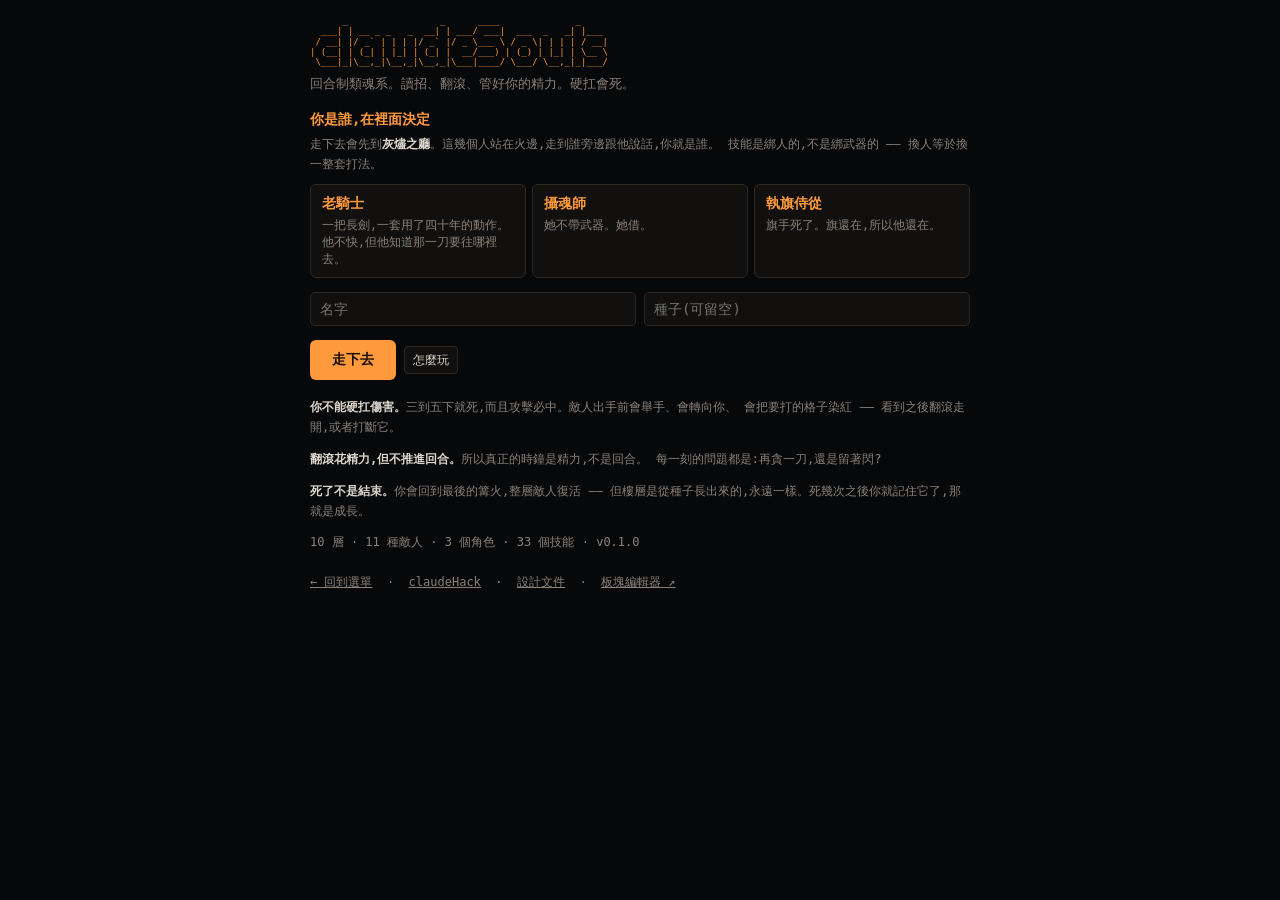
==== commit 66da53b4: "a way to the tile editor from the title screen Footer link beside the design doc, opening in a new t" ====
--- a/claudeSouls/index.html
+++ b/claudeSouls/index.html
@@ -71,7 +71,8 @@
     <p class="note" style="margin-top:20px">
       <a href="../">&larr; 回到選單</a> &nbsp;·&nbsp;
       <a href="../classic/">claudeHack</a> &nbsp;·&nbsp;
-      <a href="docs/DESIGN.md">設計文件</a>
+      <a href="docs/DESIGN.md">設計文件</a> &nbsp;·&nbsp;
+      <a href="tools/tile-editor.html" target="_blank" rel="noopener">板塊編輯器 ↗</a>
     </p>
   </div>
 </div>
--- a/claudeSouls/css/style.css
+++ b/claudeSouls/css/style.css
@@ -183,6 +183,17 @@
   font: inherit; font-size: 12px; text-align: left; cursor: pointer;
   touch-action: none;           /* the drag belongs to us, not the browser */
   display: flex; flex-direction: row; align-items: center; gap: 4px;
+}
+/* Commitment marker: one dot per turn you will be unable to act. Deliberately
+   not a number - it sits beside a stamina cost and a cooldown, both numbers,
+   and a third digit would read as another quantity to add up rather than as
+   "this one takes the next turn away from you". */
+.skill .rec {
+  position: absolute; top: 2px; right: 4px;
+  display: flex; gap: 2px;
+  font-size: 7px; line-height: 1;
+  color: var(--blood, #c0424a);
+  letter-spacing: 1px;
 }
 .skill .num  { position: absolute; top: 2px; left: 5px; font-size: 9px; color: var(--dim); }
 .skill .nm   { font-size: 12px; padding-left: 9px; flex: 1 1 auto;
@@ -299,6 +310,30 @@
 }
 #overlay[hidden] { display: none; }
 #overlay h2 { margin: 0 0 8px; font-size: 16px; color: var(--ember); }
+
+/* ---------------------------------------------------------------- dialogue
+   A face, what they said, and what you can say back. The choices are a
+   separate block below the box rather than inside it, so a long speech
+   scrolls without pushing the replies off the bottom. */
+.dlg { display: flex; gap: 12px; align-items: flex-start; }
+.dlg-face {
+  flex: 0 0 auto; width: 84px; height: 112px;
+  image-rendering: pixelated;
+  /* Pinned to the top, not centred. Centring made her drift down the box as
+     the speech got longer, so she sat at a different height in every exchange
+     - and a face that moves when the words change reads as the face reacting
+     to them. She is the fixed thing; the text is what scrolls past her. */
+  align-self: flex-start;
+  filter: drop-shadow(0 0 10px rgba(255, 190, 120, .18));
+}
+.dlg-body { flex: 1 1 auto; min-width: 0; }
+.dlg .say { margin: 6px 0; line-height: 1.55; }
+.dlg-choices {
+  display: flex; flex-direction: column; gap: 6px;
+  margin-top: 14px; padding-top: 12px;
+  border-top: 1px solid var(--edge, #3a3a42);
+}
+.dlg-choice { text-align: left; padding: 9px 11px; }
 #overlay h3 { margin: 15px 0 5px; font-size: 13.5px; color: var(--ember); }
 #overlay p  { margin: 6px 0; }
 #overlay ul { margin: 6px 0; padding-left: 22px; }
@@ -334,9 +369,12 @@
 .choice-grid { display: grid; grid-template-columns: repeat(auto-fill, minmax(210px, 1fr)); gap: 6px; }
 .choice {
   background: var(--panel); border: 1px solid var(--line); border-radius: 6px;
-  padding: 10px 11px; cursor: pointer; text-align: left; color: var(--fg); font: inherit;
-}
-.choice.sel, .choice:active { border-color: var(--ember); background: var(--panel-2); }
+  padding: 10px 11px; text-align: left; color: var(--fg); font: inherit;
+}
+/* A card, not a control. The one thing that used to be selectable here was the
+   vow, and choosing is done by walking up to somebody now, so the hand cursor
+   and the selected state went with it rather than sitting here suggesting the
+   title screen can still decide something. */
 .choice b { display: block; color: var(--ember); font-size: 13.5px; }
 .choice small { color: var(--dim); font-size: 11.5px; line-height: 1.45; display: block; margin-top: 4px; }
 .row { display: flex; gap: 8px; flex-wrap: wrap; align-items: center; margin-top: 14px; }
--- a/claudeSouls/css/texture.css
+++ b/claudeSouls/css/texture.css
@@ -42,7 +42,7 @@
  * takes the flatness off a large panel without leaving a pattern the eye can
  * lock onto and start reading. */
 body.tex-grain {
-  --tex: url("data:image/svg+xml;utf8,<svg xmlns='http://www.w3.org/2000/svg' width='140' height='140'><filter id='n'><feTurbulence type='fractalNoise' baseFrequency='0.8' numOctaves='3'/><feColorMatrix type='saturate' values='0'/></filter><rect width='140' height='140' filter='url(%23n)' opacity='0.35'/></svg>");
+  --tex: url("data:image/svg+xml;utf8,<svg xmlns='http://www.w3.org/2000/svg' width='140' height='140'><filter id='n'><feTurbulence type='fractalNoise' baseFrequency='0.8' numOctaves='3'/><feColorMatrix type='saturate' values='0'/></filter><rect width='140' height='140' filter='url(%23n)' opacity='0.5'/></svg>");
   --tex-size: 140px 140px;
   --tex-blend: soft-light;
 }
@@ -52,8 +52,8 @@
  * saturated. */
 body.tex-weave {
   --tex:
-    repeating-linear-gradient(90deg, rgba(var(--tex-light), .015) 0 1px, transparent 1px 6px),
-    repeating-linear-gradient(0deg,  rgba(var(--tex-dark), .17)  0 1px, transparent 1px 6px);
+    repeating-linear-gradient(90deg, rgba(var(--tex-light), .022) 0 1px, transparent 1px 6px),
+    repeating-linear-gradient(0deg,  rgba(var(--tex-dark), .25)  0 1px, transparent 1px 6px);
 }
 
 /* ---------------------------------------------------------------- slate
@@ -61,9 +61,9 @@
  * beside a square map, where a fine pattern would shimmer. */
 body.tex-slate {
   --tex:
-    radial-gradient(ellipse 60% 40% at 20% 30%, rgba(var(--tex-light), .022), transparent 70%),
-    radial-gradient(ellipse 50% 60% at 80% 70%, rgba(var(--tex-dark), .24), transparent 70%),
-    radial-gradient(ellipse 70% 50% at 60% 10%, rgba(var(--tex-dark), .15), transparent 70%);
+    radial-gradient(ellipse 60% 40% at 20% 30%, rgba(var(--tex-light), .032), transparent 70%),
+    radial-gradient(ellipse 50% 60% at 80% 70%, rgba(var(--tex-dark), .35), transparent 70%),
+    radial-gradient(ellipse 70% 50% at 60% 10%, rgba(var(--tex-dark), .22), transparent 70%);
   --tex-size: 320px 320px;
 }
 
@@ -72,9 +72,9 @@
  * therefore the one most likely to be too much. */
 body.tex-carved {
   --tex: repeating-linear-gradient(135deg,
-    rgba(var(--tex-light), .017) 0 1px,
+    rgba(var(--tex-light), .025) 0 1px,
     transparent 1px 4px,
-    rgba(var(--tex-dark), .14) 4px 5px,
+    rgba(var(--tex-dark), .20) 4px 5px,
     transparent 5px 9px);
 }
 
@@ -83,8 +83,8 @@
  * the period. Closest to a stone floor seen in the dark. */
 body.tex-ash {
   --tex:
-    radial-gradient(rgba(var(--tex-light), .035) .5px, transparent .6px),
-    radial-gradient(rgba(var(--tex-dark), .32) .5px, transparent .6px);
+    radial-gradient(rgba(var(--tex-light), .050) .5px, transparent .6px),
+    radial-gradient(rgba(var(--tex-dark), .46) .5px, transparent .6px);
   --tex-size: 13px 13px, 21px 21px;
 }
 
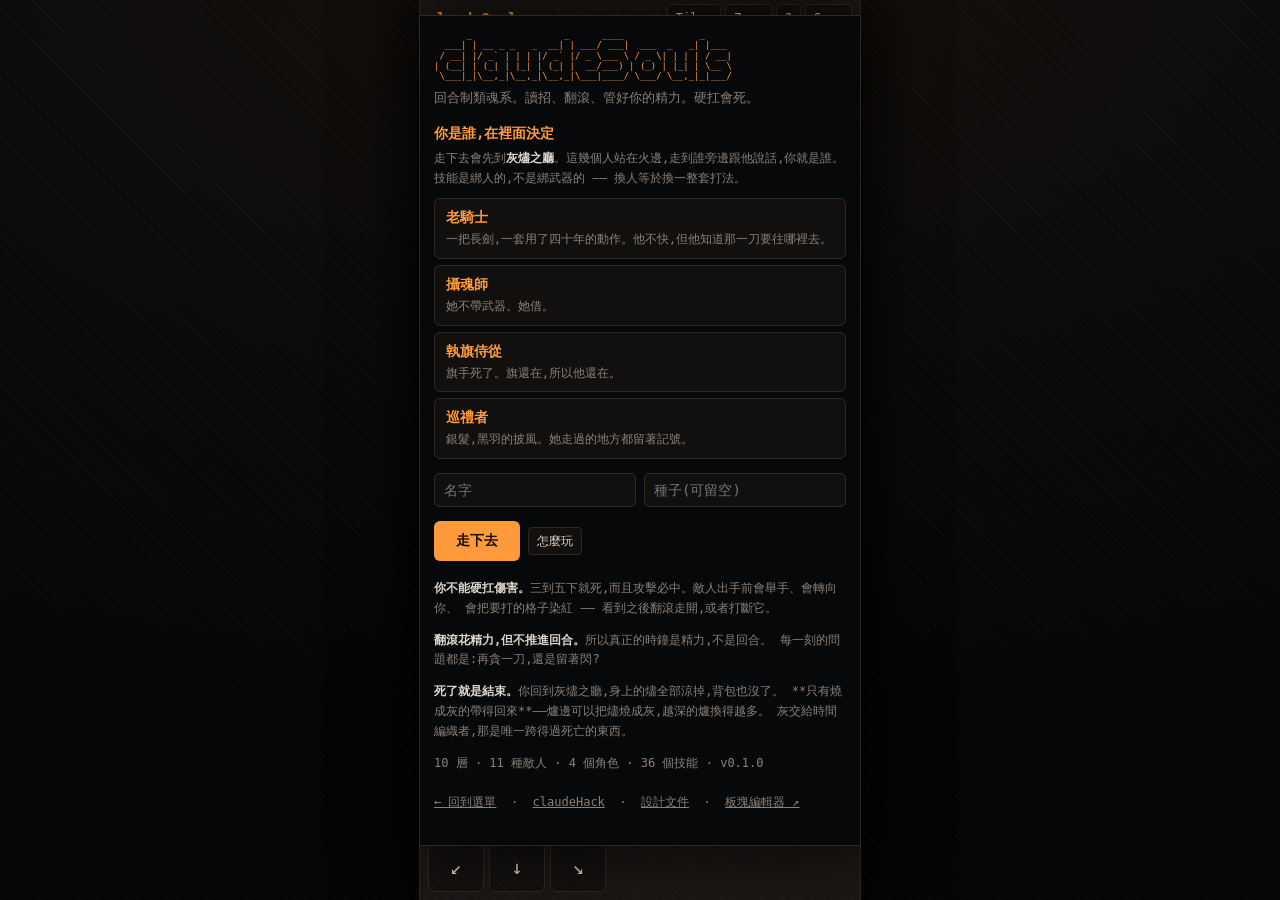
==== commit 4189ae1e: "damage numbers float off the bodies, and the message strip goes away The strip could not simply be h" ====
--- a/claudeSouls/index.html
+++ b/claudeSouls/index.html
@@ -27,6 +27,11 @@
 
   <main id="viewport">
     <canvas id="map" tabindex="0"></canvas>
+    <!-- The aim readout, over the foot of the map. It used to live in the
+         message strip at the top of the screen; that strip is off now, and a
+         readout you consult with a finger already on the glass belongs near
+         the finger. -->
+    <div id="aimline" hidden></div>
     <!-- Health and stamina sit over the top-left corner of the map, the way a
          Souls game puts them. Overlaying rather than taking a strip of its own
          gives the map back the height, and the corner of a dungeon view is
--- a/claudeSouls/css/style.css
+++ b/claudeSouls/css/style.css
@@ -29,10 +29,53 @@
 }
 body { overflow: hidden; }
 
+/* One layout, everywhere.
+   .
+   This game is designed for a phone held in one hand: a square map, nine
+   direction buttons under the thumb, a skill bar you drag from. Given a
+   1920-wide window the same markup stretched into something nobody designed -
+   the map grew, the buttons became a distant strip, and the two halves of the
+   screen stopped being one object.
+   .
+   So the app keeps a phone's width on any screen and the room left over
+   becomes a frame rather than more game. Below --frame nothing changes at all,
+   which is the point: there is now one layout to reason about instead of two. */
+/* A large phone, not a small tablet. 560 gave the hero cards two across and a
+   phone gives one, which is two layouts again - the whole point was to have
+   one. Change this number and both the game and the title screen follow. */
+:root { --frame: 440px; }
+
 #app {
   display: flex; flex-direction: column;
-  height: 100dvh; width: 100vw;
+  height: 100dvh; width: 100%;
+  max-width: var(--frame);
+  margin-inline: auto;
+  background: var(--bg);
   padding: env(safe-area-inset-top) env(safe-area-inset-right) env(safe-area-inset-bottom) env(safe-area-inset-left);
+}
+
+/* The room left over. Not black: a seam you can see is a frame, and a frame
+   says the narrow column is deliberate. Off on a phone, where there is no
+   room left over to fill. */
+@media (min-width: 441px) {
+  /* The title screen keeps the same column, so the frame is behind it too. */
+  #splash .splash-inner { box-shadow: 0 0 0 1px var(--line), 0 0 60px 8px rgba(0, 0, 0, .65);
+                          background: var(--bg); padding: 14px 14px 20px; }
+  body {
+    background:
+      radial-gradient(120% 80% at 50% 0%, #14100c 0%, #0a0a0c 55%, #050506 100%);
+  }
+  body::before {
+    content: ''; position: fixed; inset: 0; pointer-events: none;
+    /* A very faint diagonal grain, so the surround is not a flat void. It is
+       meant to be noticed only if you look for it - same rule as the panel
+       textures inside the game. */
+    background-image: repeating-linear-gradient(
+      45deg, rgba(255, 154, 60, .022) 0 2px, transparent 2px 7px);
+  }
+  #app {
+    box-shadow: 0 0 0 1px var(--line), 0 0 60px 8px rgba(0, 0, 0, .65);
+  }
 }
 
 /* ---------------------------------------------------------------- top bar */
@@ -61,12 +104,39 @@
    here while a finger is down - and "north-east" wraps to a line that "east"
    does not - so the map was resizing and the camera shifting mid-gesture, worst
    on the diagonals. A message bar must never be able to resize the map. */
+/* The scrolling log is off.
+   .
+   It was the only feedback for "how hard did that land", which is why it could
+   not simply be hidden - a player watching health bars move for reasons they
+   cannot read is worse off than one reading sentences. The numbers float off
+   the bodies now (see drawFloaters), so the strip has nothing left to carry
+   and its 68 pixels go back to the map - which is where the boss health bar
+   is going.
+   .
+   The log itself is still written and still readable with Ctrl-P. This hides
+   a panel, it does not stop recording. `#msgbar.on` brings it back for
+   anyone debugging. */
 #msgbar {
+  display: none;
   flex: 0 0 auto; background: var(--panel);
   border-bottom: 1px solid var(--line);
   padding: 3px 8px; height: 68px; overflow: hidden;
   font-size: 12.5px; line-height: 1.35;
 }
+#msgbar.on { display: block; }
+
+/* The aim readout is the other thing that lived up there, and it stays - as a
+   band across the bottom of the map instead of a line at the top of the
+   screen. It has to be findable instantly while a finger is down, which is
+   exactly the case where the far edge of the screen is the wrong place. */
+#aimline {
+  position: absolute; left: 0; right: 0; bottom: 0;
+  padding: 5px 8px; pointer-events: none;
+  background: linear-gradient(to top, rgba(7,8,10,.92), rgba(7,8,10,0));
+  color: var(--cool); font-weight: 700; font-size: 12.5px;
+  text-align: center; white-space: nowrap; overflow: hidden;
+}
+#aimline[hidden] { display: none; }
 #msglines div { white-space: pre-wrap; word-break: break-word; }
 /* The aim readout, which has to be findable instantly while a finger is down. */
 #msglines .aim { color: var(--cool); font-weight: 700; }
@@ -150,6 +220,14 @@
 #stbar .fill.low { background: #7a6a2a; }
 /* The one line on screen that says "you can still afford to dodge". */
 #stbar .mark { position: absolute; top: 0; bottom: 0; width: 2px; background: rgba(255,255,255,.55); }
+/* Beats, for the one hero whose turn holds more than one. Sits just under the
+   stamina bar: how much is left, and how much of this turn is left. */
+#stbar .beats { position: absolute; left: 0; top: 100%; display: flex; gap: 3px; padding-top: 3px; }
+#stbar .beats i { width: 7px; height: 7px; border-radius: 50%; background: rgba(255,255,255,.18);
+                  box-shadow: inset 0 0 0 1px rgba(0,0,0,.6); }
+#stbar .beats i.on { background: #ffd75f; }
+#stbar .beats i.spare { border-radius: 2px; }
+#stbar .beats i.spare.on { background: #79c0ff; }
 
 /* --------------------------------------------------------------- controls */
 #controls {
@@ -354,13 +432,16 @@
 
 /* ---------------------------------------------------------------- splash */
 #splash {
-  position: fixed; inset: 0; z-index: 50; background: var(--bg);
+  position: fixed; inset: 0; z-index: 50; background: transparent;
   overflow-y: auto; -webkit-overflow-scrolling: touch;
   display: flex; align-items: flex-start; justify-content: center;
   padding: 16px 12px calc(24px + env(safe-area-inset-bottom));
 }
 #splash[hidden] { display: none; }
-.splash-inner { max-width: 660px; width: 100%; }
+/* The same column as the game. It was 660, which put the hero cards in three
+   across on a desktop and one across on a phone - two different screens
+   describing the same four people. */
+.splash-inner { max-width: var(--frame); width: 100%; }
 #splash-logo { color: var(--ember); font-size: 9px; line-height: 1.15; margin: 0 0 8px;
                overflow-x: auto; white-space: pre; }
 @media (max-width: 560px) { #splash-logo { font-size: 6px; } }
@@ -391,3 +472,9 @@
 .note a { color: var(--dim); }
 .note a:hover { color: var(--ember); }
 .note b { color: var(--fg); }
+
+/* A parked character: still on the cast list, visibly not ready. */
+.choice.wip { opacity: .45; }
+.choice.wip .tag { font-style: normal; font-size: 11px; margin-left: 6px;
+                   padding: 1px 5px; border: 1px solid #6b6b6b; border-radius: 3px;
+                   color: #b8b8b8; vertical-align: middle; }
